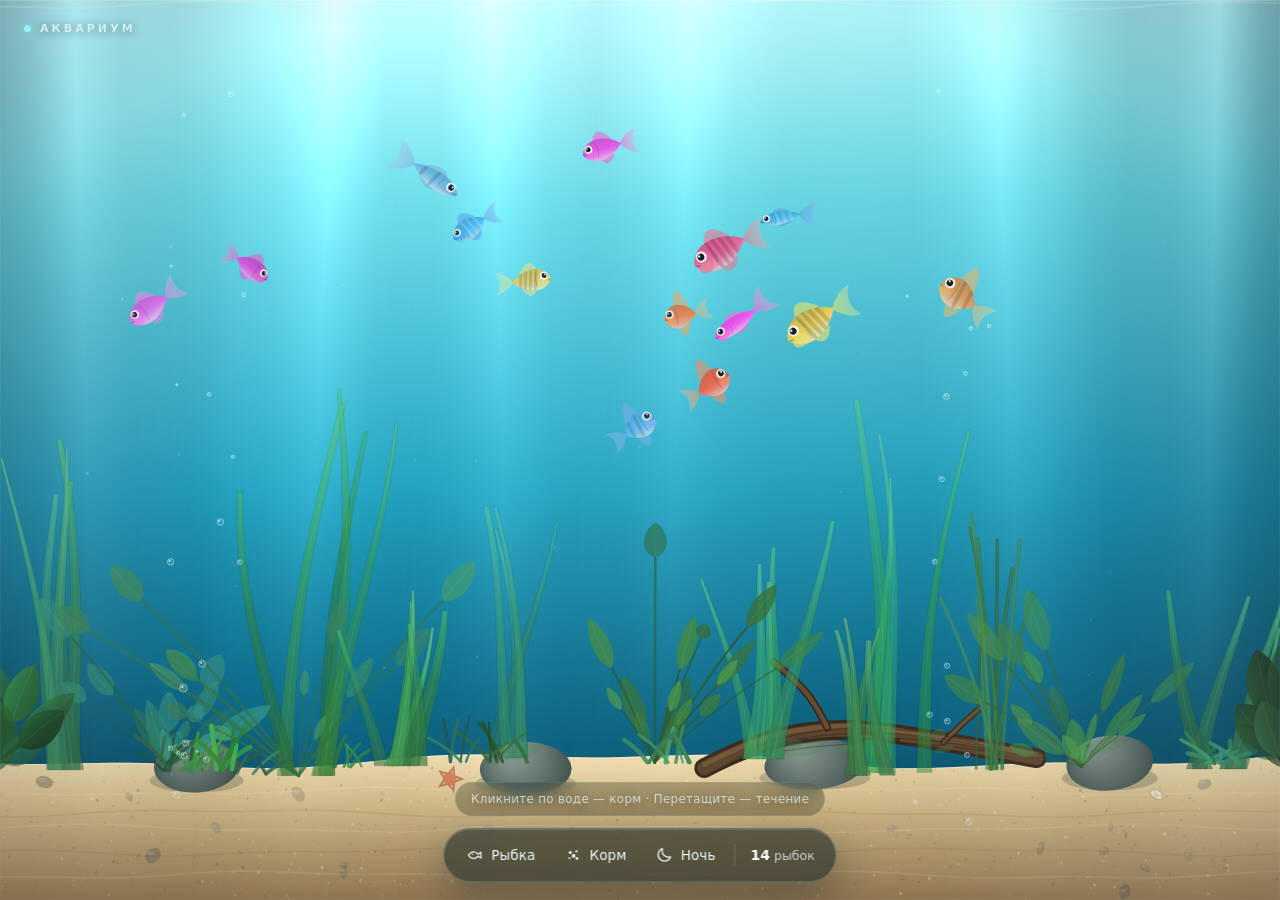
==== aquarium.html @ 77b301c0 "Add files via upload" ====
<!DOCTYPE html>
<html lang="ru">
<head>
<meta charset="utf-8" />
<meta name="viewport" content="width=device-width, initial-scale=1, viewport-fit=cover" />
<title>Аквариум</title>
<style>
  :root {
    --ink: #eafcff;
    --glass: rgba(6, 30, 44, 0.55);
    --glass-border: rgba(190, 240, 255, 0.16);
    --accent: #8ff3ff;
    font-family: ui-sans-serif, system-ui, -apple-system, "Segoe UI", Roboto, "Helvetica Neue", Arial, sans-serif;
  }

  * { box-sizing: border-box; }

  html, body {
    height: 100%;
    margin: 0;
    overflow: hidden;
    overscroll-behavior: none;
    background: #04384f;
  }

  body {
    -webkit-user-select: none;
    user-select: none;
    -webkit-tap-highlight-color: transparent;
  }

  #tank {
    position: fixed;
    inset: 0;
    display: block;
    width: 100%;
    height: 100%;
    touch-action: none;
    cursor: crosshair;
  }

  .sheen {
    position: fixed;
    inset: 0;
    z-index: 1;
    pointer-events: none;
    background:
      linear-gradient(112deg,
        rgba(255, 255, 255, 0.10) 0%,
        rgba(255, 255, 255, 0.03) 17%,
        rgba(255, 255, 255, 0) 33%,
        rgba(255, 255, 255, 0) 70%,
        rgba(255, 255, 255, 0.05) 100%);
    box-shadow:
      inset 0 1px 0 rgba(255, 255, 255, 0.20),
      inset 0 0 0 1px rgba(255, 255, 255, 0.05);
  }

  .vignette {
    position: fixed;
    inset: 0;
    z-index: 2;
    pointer-events: none;
    background: radial-gradient(ellipse 125% 95% at 50% 42%,
      rgba(0, 0, 0, 0) 45%,
      rgba(1, 16, 26, 0.38) 100%);
    transition: background 1.2s ease;
  }

  .brand {
    position: fixed;
    top: calc(22px + env(safe-area-inset-top, 0px));
    left: 24px;
    z-index: 10;
    display: flex;
    align-items: center;
    gap: 9px;
    margin: 0;
    color: rgba(235, 252, 255, 0.72);
    font-size: 11px;
    font-weight: 600;
    letter-spacing: 0.28em;
    text-transform: uppercase;
    text-shadow: 0 1px 10px rgba(0, 20, 30, 0.45);
    pointer-events: none;
    animation: fadeIn 1.4s ease 0.5s both;
  }

  .brand-mark {
    width: 7px;
    height: 7px;
    border-radius: 50%;
    background: var(--accent);
    box-shadow: 0 0 12px rgba(140, 240, 255, 0.85);
    animation: pulse 4s ease-in-out infinite;
  }

  .hint {
    position: fixed;
    left: 50%;
    bottom: calc(84px + env(safe-area-inset-bottom, 0px));
    z-index: 9;
    margin: 0;
    max-width: min(92vw, 680px);
    padding: 7px 15px;
    transform: translate(-50%, 0);
    border: 1px solid rgba(190, 240, 255, 0.10);
    border-radius: 999px;
    background: rgba(4, 27, 40, 0.28);
    color: rgba(228, 251, 255, 0.74);
    font-size: 12px;
    letter-spacing: 0.02em;
    line-height: 1.5;
    text-align: center;
    text-shadow: 0 1px 12px rgba(0, 20, 30, 0.55);
    pointer-events: none;
    -webkit-backdrop-filter: blur(8px) saturate(130%);
    backdrop-filter: blur(8px) saturate(130%);
    animation: hintIn 1s ease 1.1s both;
    transition: opacity 0.8s ease, transform 0.8s ease;
  }

  .hint.hide {
    animation: none;
    opacity: 0;
    transform: translate(-50%, 7px);
  }

  .dock {
    position: fixed;
    left: 50%;
    bottom: calc(18px + env(safe-area-inset-bottom, 0px));
    z-index: 10;
    display: flex;
    align-items: center;
    gap: 3px;
    padding: 7px 9px;
    transform: translate(-50%, 0);
    border: 1px solid var(--glass-border);
    border-radius: 999px;
    background: var(--glass);
    color: var(--ink);
    box-shadow:
      0 16px 44px rgba(0, 20, 32, 0.38),
      inset 0 1px 0 rgba(255, 255, 255, 0.14);
    -webkit-backdrop-filter: blur(16px) saturate(150%);
    backdrop-filter: blur(16px) saturate(150%);
    animation: dockIn 0.9s cubic-bezier(0.2, 0.7, 0.3, 1) 0.15s both;
    transition: background 0.6s ease, border-color 0.6s ease, box-shadow 0.6s ease;
  }

  .btn {
    display: flex;
    align-items: center;
    gap: 7px;
    height: 38px;
    padding: 0 13px;
    border: 0;
    border-radius: 999px;
    background: transparent;
    color: inherit;
    font: inherit;
    font-size: 13.5px;
    letter-spacing: 0.01em;
    cursor: pointer;
    transition: background 0.18s ease, transform 0.12s ease;
  }

  .btn:hover { background: rgba(255, 255, 255, 0.10); }
  .btn:active { transform: scale(0.96); }
  .btn:focus-visible {
    outline: 2px solid rgba(160, 240, 255, 0.75);
    outline-offset: 2px;
  }

  .ico {
    width: 18px;
    height: 18px;
    flex: none;
    opacity: 0.95;
  }

  .ico-sun { display: none; }
  body.night .ico-sun { display: block; }
  body.night .ico-moon { display: none; }

  .sep {
    width: 1px;
    height: 22px;
    margin: 0 3px;
    background: rgba(200, 240, 255, 0.18);
  }

  .counter {
    display: flex;
    align-items: baseline;
    gap: 4px;
    padding: 0 12px 0 9px;
    color: rgba(230, 250, 255, 0.78);
    font-size: 12.5px;
    font-variant-numeric: tabular-nums;
    white-space: nowrap;
  }

  .counter b {
    color: #ffffff;
    font-size: 14px;
    font-weight: 600;
  }

  body.night .dock {
    background: rgba(3, 16, 30, 0.62);
    border-color: rgba(140, 190, 255, 0.18);
    box-shadow:
      0 16px 54px rgba(0, 8, 20, 0.5),
      inset 0 1px 0 rgba(150, 200, 255, 0.14);
  }

  body.night .vignette {
    background: radial-gradient(ellipse 125% 95% at 50% 42%,
      rgba(0, 0, 0, 0) 38%,
      rgba(0, 6, 15, 0.55) 100%);
  }

  @keyframes fadeIn {
    from { opacity: 0; }
    to { opacity: 1; }
  }

  @keyframes hintIn {
    from { opacity: 0; transform: translate(-50%, 8px); }
    to { opacity: 1; transform: translate(-50%, 0); }
  }

  @keyframes dockIn {
    from { opacity: 0; transform: translate(-50%, 18px); }
    to { opacity: 1; transform: translate(-50%, 0); }
  }

  @keyframes pulse {
    0%, 100% { opacity: 0.75; }
    50% { opacity: 1; }
  }

  @media (max-width: 560px) {
    .brand {
      top: calc(16px + env(safe-area-inset-top, 0px));
      left: 16px;
      font-size: 10px;
      letter-spacing: 0.24em;
    }

    .dock { gap: 0; padding: 6px 7px; }

    .btn {
      height: 36px;
      padding: 0 10px;
      gap: 6px;
      font-size: 12.5px;
    }

    .counter {
      padding: 0 9px 0 6px;
      font-size: 11.5px;
    }

    .counter b { font-size: 13px; }

    .hint {
      bottom: calc(78px + env(safe-area-inset-bottom, 0px));
      font-size: 11px;
      max-width: 88vw;
    }

    .sep { margin: 0 1px; }
  }

  @media (max-width: 350px) {
    .btn span { display: none; }
    .btn { padding: 0 11px; }
    .counter { padding: 0 8px 0 4px; }
  }

  @media (prefers-reduced-motion: reduce) {
    .brand, .dock, .hint, .brand-mark { animation: none; }
  }
</style>
</head>
<body>
<canvas id="tank" aria-label="Интерактивный аквариум с рыбками"></canvas>
<div class="sheen" aria-hidden="true"></div>
<div class="vignette" aria-hidden="true"></div>

<header class="brand" aria-hidden="true">
  <span class="brand-mark"></span>
  Аквариум
</header>

<p class="hint" id="hint">Кликните по воде — корм &middot; Перетащите — течение</p>

<div class="dock" role="toolbar" aria-label="Управление аквариумом">
  <button class="btn" id="addBtn" type="button" title="Добавить рыбку (F)">
    <svg class="ico" viewBox="0 0 24 24" fill="none" stroke="currentColor" stroke-width="1.6" stroke-linejoin="round" aria-hidden="true">
      <path d="M2.8 12.2c2.3-3.4 5.5-5 8.6-4.2 1.7.5 3.1 1.5 4.2 3l3.9-2.8v8l-3.9-2.8a7.4 7.4 0 0 1-4.2 3c-3.1.8-6.3-.8-8.6-4.2Z"/>
      <circle cx="8.6" cy="11.1" r=".9" fill="currentColor" stroke="none"/>
    </svg>
    <span>Рыбка</span>
  </button>

  <button class="btn" id="feedBtn" type="button" title="Бросить корм (Пробел)">
    <svg class="ico" viewBox="0 0 24 24" fill="currentColor" aria-hidden="true">
      <circle cx="8" cy="8.6" r="2.1"/>
      <circle cx="16.2" cy="7.2" r="1.5"/>
      <circle cx="12.4" cy="13.2" r="2.5"/>
      <circle cx="17" cy="16.6" r="1.8"/>
      <circle cx="7" cy="16.2" r="1.3"/>
    </svg>
    <span>Корм</span>
  </button>

  <button class="btn" id="nightBtn" type="button" aria-pressed="false" title="День / ночь (N)">
    <svg class="ico ico-moon" viewBox="0 0 24 24" fill="none" stroke="currentColor" stroke-width="1.6" stroke-linejoin="round" aria-hidden="true">
      <path d="M20.5 14.4A8.6 8.6 0 0 1 9.6 3.5a8.6 8.6 0 1 0 10.9 10.9Z"/>
    </svg>
    <svg class="ico ico-sun" viewBox="0 0 24 24" fill="none" stroke="currentColor" stroke-width="1.6" stroke-linecap="round" aria-hidden="true">
      <circle cx="12" cy="12" r="4.2"/>
      <path d="M12 2.5v2.2M12 19.3v2.2M2.5 12h2.2M19.3 12h2.2M5.2 5.2l1.6 1.6M17.2 17.2l1.6 1.6M18.8 5.2l-1.6 1.6M6.8 17.2l-1.6 1.6"/>
    </svg>
    <span id="nightLabel">Ночь</span>
  </button>

  <span class="sep" aria-hidden="true"></span>

  <div class="counter" aria-live="polite">
    <b id="fishCount">0</b>
    <span id="fishWord">рыбок</span>
  </div>
</div>

<script>
(function () {
  'use strict';

  var TAU = Math.PI * 2;
  var canvas = document.getElementById('tank');
  var ctx = canvas.getContext('2d', { alpha: false });
  var bgCanvas = document.createElement('canvas');
  var bg = bgCanvas.getContext('2d');

  function clamp(v, a, b) { return v < a ? a : v > b ? b : v; }
  function lerp(a, b, t) { return a + (b - a) * t; }
  function rand(a, b) { return a + Math.random() * (b - a); }
  function randInt(a, b) { return Math.floor(rand(a, b + 1)); }
  function pick(arr) { return arr[(Math.random() * arr.length) | 0]; }
  function hsl(h, s, l, a) {
    return 'hsla(' + (h | 0) + ', ' + Math.round(s) + '%, ' + Math.round(l) + '%, ' + (a === undefined ? 1 : a) + ')';
  }

  var state = {
    w: 0,
    h: 0,
    dpr: 1,
    t: 0,
    sandH: 0,
    sizeScale: 1,
    night: 0,
    nightTarget: 0,
    fish: [],
    plants: [],
    specks: [],
    foods: [],
    bubbles: [],
    ripples: [],
    sparks: [],
    pointer: {
      x: -999, y: -999,
      active: false, down: false,
      moved: 0, lastX: 0, lastY: 0, lastT: 0,
      vx: 0, vy: 0
    },
    bubbleTimer: 0,
    bubbleSources: [],
    nextFishId: 0,
    maxFish: 36
  };

  var renderList = [];
  var raySprite = null;
  var hintEl = document.getElementById('hint');
  var countEl = document.getElementById('fishCount');
  var wordEl = document.getElementById('fishWord');
  var nightBtn = document.getElementById('nightBtn');
  var nightLabel = document.getElementById('nightLabel');
  var hintTimer = null;

  function sandTopY(x) {
    return state.h - state.sandH + Math.sin(x * 0.008) * 6 + Math.sin(x * 0.021 + 1.7) * 3;
  }

  function addRipple(x, y, maxR, strength, surface) {
    state.ripples.push({
      x: x,
      y: y,
      maxR: maxR,
      strength: strength,
      surface: !!surface,
      age: 0,
      dur: rand(0.9, 1.5)
    });
    if (state.ripples.length > 36) state.ripples.shift();
  }

  /* ------------------------------------------------------------------ */
  /* Background                                                          */
  /* ------------------------------------------------------------------ */

  function resize() {
    state.w = Math.max(320, window.innerWidth);
    state.h = Math.max(360, window.innerHeight);
    state.dpr = Math.min(1.75, window.devicePixelRatio || 1);

    canvas.width = Math.round(state.w * state.dpr);
    canvas.height = Math.round(state.h * state.dpr);
    canvas.style.width = state.w + 'px';
    canvas.style.height = state.h + 'px';

    state.sandH = clamp(state.h * 0.155, 58, 150);
    state.sizeScale = clamp(Math.sqrt((state.w * state.h) / (1440 * 900)), 0.58, 1.05);
    state.bubbleSources = [state.w * 0.16, state.w * 0.74];

    buildBackground();
    buildPlants();
    buildSpecks();

    for (var i = 0; i < state.fish.length; i++) {
      var f = state.fish[i];
      f.x = clamp(f.x, 20, state.w - 20);
      f.y = clamp(f.y, 26, state.h - state.sandH - 18);
      f.prefY = clamp(f.prefY, 40, state.h - state.sandH - 40);
    }
  }

  function buildBackground() {
    var w = state.w;
    var h = state.h;
    var dpr = state.dpr;

    bgCanvas.width = Math.round(w * dpr);
    bgCanvas.height = Math.round(h * dpr);
    bg.setTransform(dpr, 0, 0, dpr, 0, 0);
    bg.clearRect(0, 0, w, h);

    var g = bg.createLinearGradient(0, 0, 0, h);
    g.addColorStop(0, '#a9f1f3');
    g.addColorStop(0.22, '#58cfdd');
    g.addColorStop(0.55, '#1597b7');
    g.addColorStop(0.82, '#0a6d8f');
    g.addColorStop(1, '#054863');
    bg.fillStyle = g;
    bg.fillRect(0, 0, w, h);

    g = bg.createRadialGradient(w * 0.48, -h * 0.22, 0, w * 0.48, -h * 0.22, h * 1.05);
    g.addColorStop(0, 'rgba(232, 255, 255, 0.55)');
    g.addColorStop(0.45, 'rgba(170, 245, 250, 0.16)');
    g.addColorStop(1, 'rgba(170, 245, 250, 0)');
    bg.fillStyle = g;
    bg.fillRect(0, 0, w, h);

    g = bg.createLinearGradient(0, 0, w, h * 0.65);
    g.addColorStop(0, 'rgba(255, 255, 255, 0.055)');
    g.addColorStop(0.4, 'rgba(255, 255, 255, 0)');
    g.addColorStop(1, 'rgba(0, 25, 40, 0.10)');
    bg.fillStyle = g;
    bg.fillRect(0, 0, w, h);

    g = bg.createLinearGradient(0, 0, w, 0);
    g.addColorStop(0, 'rgba(2, 32, 48, 0.30)');
    g.addColorStop(0.18, 'rgba(2, 32, 48, 0)');
    g.addColorStop(0.82, 'rgba(2, 32, 48, 0)');
    g.addColorStop(1, 'rgba(2, 32, 48, 0.32)');
    bg.fillStyle = g;
    bg.fillRect(0, 0, w, h);

    g = bg.createLinearGradient(0, h * 0.55, 0, h);
    g.addColorStop(0, 'rgba(2, 50, 66, 0)');
    g.addColorStop(1, 'rgba(2, 40, 55, 0.35)');
    bg.fillStyle = g;
    bg.fillRect(0, h * 0.55, w, h * 0.45);

    drawSandAndRocks(bg, w, h);
  }

  function drawSandAndRocks(c, w, h) {
    var sandH = state.sandH;
    var top = h - sandH;

    c.save();

    c.beginPath();
    c.moveTo(0, h);
    c.lineTo(0, top + 8);
    for (var x = 0; x <= w; x += 16) {
      c.lineTo(x, sandTopY(x));
    }
    c.lineTo(w, h);
    c.closePath();

    c.save();
    var g = c.createLinearGradient(0, top - 12, 0, h);
    g.addColorStop(0, '#efdfb4');
    g.addColorStop(0.32, '#dbc28f');
    g.addColorStop(1, '#a28256');
    c.fillStyle = g;
    c.fill();
    c.clip();

    c.strokeStyle = 'rgba(255, 250, 226, 0.5)';
    c.lineWidth = 2;
    c.beginPath();
    for (var sx = 0; sx <= w; sx += 16) {
      if (sx === 0) c.moveTo(sx, sandTopY(sx));
      else c.lineTo(sx, sandTopY(sx));
    }
    c.stroke();

    var speckCount = Math.min(760, Math.round(w * sandH * 0.004));
    for (var i = 0; i < speckCount; i++) {
      var px = rand(0, w);
      var py = rand(top + 6, h);
      var radius = rand(0.6, 1.9);
      c.fillStyle = Math.random() < 0.5
        ? 'rgba(88, 63, 38, ' + rand(0.07, 0.22).toFixed(3) + ')'
        : 'rgba(255, 247, 216, ' + rand(0.10, 0.32).toFixed(3) + ')';
      c.beginPath();
      c.ellipse(px, py, radius, radius * rand(0.5, 0.9), rand(0, 3), 0, TAU);
      c.fill();
    }

    var pebbleCount = Math.round(w / 68);
    for (var p = 0; p < pebbleCount; p++) {
      var gx = rand(0, w);
      var gy = rand(top + 12, h - 4);
      var gr = rand(3, 9);
      c.fillStyle = 'hsla(' + rand(25, 45).toFixed(0) + ', ' + rand(6, 16).toFixed(0) + '%, ' +
        rand(38, 60).toFixed(0) + '%, ' + rand(0.30, 0.55).toFixed(2) + ')';
      c.beginPath();
      c.ellipse(gx, gy, gr, gr * rand(0.55, 0.8), rand(0, 3), 0, TAU);
      c.fill();
      c.fillStyle = 'rgba(255, 255, 255, 0.13)';
      c.beginPath();
      c.ellipse(gx - gr * 0.25, gy - gr * 0.25, gr * 0.45, gr * 0.24, 0, 0, TAU);
      c.fill();
    }

    for (var rp = 0; rp < 5; rp++) {
      var rippleY = top + sandH * (0.2 + rp * 0.15) + rand(-4, 4);
      c.beginPath();
      for (var rxp = 0; rxp <= w; rxp += 20) {
        var ryp = rippleY + Math.sin(rxp * 0.012 + rp * 1.9) * 3 + Math.sin(rxp * 0.03 + rp) * 1.4;
        if (rxp === 0) c.moveTo(rxp, ryp);
        else c.lineTo(rxp, ryp);
      }
      c.strokeStyle = rp % 2
        ? 'rgba(88, 62, 36, 0.10)'
        : 'rgba(255, 248, 222, 0.14)';
      c.lineWidth = 1.6;
      c.stroke();
    }

    c.restore();

    var rockCount = Math.max(3, Math.round(w / 330));
    for (var r = 0; r < rockCount; r++) {
      var rx = ((r + 0.5) / rockCount) * w + rand(-w * 0.04, w * 0.04);
      var ry = top + rand(2, 14);
      var rr = rand(24, 54);
      var rh = rr * rand(0.5, 0.72);

      c.fillStyle = 'rgba(20, 45, 40, 0.22)';
      c.beginPath();
      c.ellipse(rx, ry + rh * 0.55, rr * 1.1, rh * 0.45, 0, 0, TAU);
      c.fill();

      var rg = c.createRadialGradient(rx - rr * 0.35, ry - rh * 0.8, rr * 0.08, rx, ry, rr * 1.25);
      rg.addColorStop(0, '#8b9a92');
      rg.addColorStop(0.55, '#5b6c67');
      rg.addColorStop(1, '#33423e');
      c.fillStyle = rg;
      c.beginPath();
      c.ellipse(rx, ry, rr, rh, rand(-0.14, 0.14), 0, TAU);
      c.fill();

      c.fillStyle = 'rgba(76, 128, 88, 0.32)';
      c.beginPath();
      c.ellipse(rx - rr * 0.16, ry - rh * 0.62, rr * 0.48, rh * 0.28, -0.2, 0, TAU);
      c.fill();
    }

    var starX = w * 0.35 + rand(-20, 20);
    var shellX = w * 0.9 + rand(-16, 16);
    drawStarfish(c, starX, sandTopY(starX) + rand(20, 32), rand(10, 15), rand(-0.4, 0.4));
    drawShell(c, shellX, sandTopY(shellX) + rand(26, 40), rand(6, 9), rand(-0.6, 0.6));

    if (w > 620) drawDriftwood(c, w);

    c.restore();
  }

  function drawStarfish(c, x, y, r, rot) {
    c.save();
    c.translate(x, y);
    c.rotate(rot);

    c.beginPath();
    for (var i = 0; i < 10; i++) {
      var ang = -Math.PI / 2 + i * Math.PI / 5;
      var rad = i % 2 === 0 ? r : r * 0.44;
      var px = Math.cos(ang) * rad;
      var py = Math.sin(ang) * rad;
      if (i === 0) c.moveTo(px, py);
      else c.lineTo(px, py);
    }
    c.closePath();
    c.fillStyle = 'rgba(206, 122, 82, 0.9)';
    c.fill();
    c.strokeStyle = 'rgba(120, 62, 40, 0.35)';
    c.lineWidth = 1;
    c.stroke();

    c.fillStyle = 'rgba(255, 222, 192, 0.55)';
    for (var d = 0; d < 5; d++) {
      var da = -Math.PI / 2 + d * Math.PI * 2 / 5;
      c.beginPath();
      c.arc(Math.cos(da) * r * 0.55, Math.sin(da) * r * 0.55, Math.max(0.6, r * 0.07), 0, TAU);
      c.fill();
    }
    c.restore();
  }

  function drawShell(c, x, y, r, rot) {
    c.save();
    c.translate(x, y);
    c.rotate(rot);

    c.beginPath();
    c.arc(0, 0, r, Math.PI, TAU);
    c.quadraticCurveTo(r * 0.55, r * 0.28, 0, r * 0.28);
    c.quadraticCurveTo(-r * 0.55, r * 0.28, -r, 0);
    c.closePath();
    c.fillStyle = 'rgba(247, 236, 212, 0.92)';
    c.fill();
    c.strokeStyle = 'rgba(158, 127, 92, 0.45)';
    c.lineWidth = 1;
    c.stroke();

    for (var i = 1; i < 4; i++) {
      var a = Math.PI + (Math.PI * i) / 4;
      c.beginPath();
      c.moveTo(0, 0);
      c.lineTo(Math.cos(a) * r * 0.92, Math.sin(a) * r * 0.92);
      c.strokeStyle = 'rgba(158, 127, 92, 0.32)';
      c.stroke();
    }
    c.restore();
  }

  function drawDriftwood(c, w) {
    var baseY = sandTopY(w * 0.64) + 4;
    var len = w * 0.26;
    var x0 = w * 0.55;
    var sc = clamp(w / 1440, 0.75, 1.1);
    var i;

    function woodStroke(pts, width, color, alpha) {
      c.beginPath();
      c.moveTo(pts[0][0], pts[0][1]);
      for (var j = 1; j < pts.length - 1; j++) {
        c.quadraticCurveTo(
          pts[j][0], pts[j][1],
          (pts[j][0] + pts[j + 1][0]) / 2,
          (pts[j][1] + pts[j + 1][1]) / 2
        );
      }
      var last = pts[pts.length - 1];
      c.lineTo(last[0], last[1]);
      c.strokeStyle = color;
      c.lineWidth = width;
      c.globalAlpha = alpha;
      c.stroke();
    }

    c.save();
    c.lineCap = 'round';
    c.lineJoin = 'round';

    var main = [
      [x0, baseY + 2],
      [x0 + len * 0.16, baseY - 26],
      [x0 + len * 0.42, baseY - 40],
      [x0 + len * 0.7, baseY - 26],
      [x0 + len, baseY - 8]
    ];
    woodStroke(main, 22 * sc, '#3a2a1d', 1);
    woodStroke(main, 15 * sc, '#5c442d', 1);

    var shine = [];
    for (i = 0; i < main.length; i++) shine.push([main[i][0], main[i][1] - 4 * sc]);
    woodStroke(shine, 5 * sc, '#8a6b4a', 0.5);

    var fork = [
      [x0 + len * 0.37, baseY - 39],
      [x0 + len * 0.33, baseY - 66],
      [x0 + len * 0.26, baseY - 90],
      [x0 + len * 0.21, baseY - 104]
    ];
    woodStroke(fork, 9 * sc, '#3a2a1d', 1);
    woodStroke(fork, 5 * sc, '#6a4f34', 0.95);

    var twig = [
      [x0 + len * 0.72, baseY - 24],
      [x0 + len * 0.78, baseY - 44],
      [x0 + len * 0.83, baseY - 58]
    ];
    woodStroke(twig, 7 * sc, '#3a2a1d', 1);
    woodStroke(twig, 4 * sc, '#6a4f34', 0.95);

    c.globalAlpha = 0.38;
    c.strokeStyle = '#261a12';
    c.lineWidth = 1.1;
    for (var b = 0; b < 4; b++) {
      c.beginPath();
      c.moveTo(x0 + len * (0.08 + b * 0.02), baseY - 5 - b * 4);
      c.bezierCurveTo(
        x0 + len * 0.35, baseY - 26 - b * 7,
        x0 + len * 0.62, baseY - 30 - b * 4,
        x0 + len * (0.9 - b * 0.02), baseY - 12 - b * 3
      );
      c.stroke();
    }

    c.globalAlpha = 0.5;
    c.fillStyle = '#261a12';
    c.beginPath();
    c.ellipse(x0 + len * 0.58, baseY - 30 * sc, 4 * sc, 2.4 * sc, 0.1, 0, TAU);
    c.fill();

    c.fillStyle = '#4f8050';
    for (var m = 0; m < 9; m++) {
      var mx = x0 + len * rand(0.06, 0.94);
      var my = baseY - rand(16, 40) * sc;
      c.globalAlpha = rand(0.22, 0.46);
      c.beginPath();
      c.ellipse(mx, my, rand(5, 14) * sc, rand(2.5, 6) * sc, rand(-0.3, 0.3), 0, TAU);
      c.fill();
    }

    c.restore();
  }

  function buildSpecks() {
    state.specks.length = 0;
    var n = clamp(Math.round((state.w * state.h) / 22000), 26, 90);
    for (var i = 0; i < n; i++) {
      state.specks.push({
        x: rand(0, state.w),
        y: rand(0, state.h),
        z: rand(0.15, 1),
        vy: rand(-9, -2.5),
        drift: rand(4, 14),
        phase: rand(0, TAU)
      });
    }
  }

  /* ------------------------------------------------------------------ */
  /* Plants                                                              */
  /* ------------------------------------------------------------------ */

  function buildPlants() {
    state.plants.length = 0;
    var w = state.w;
    var count = clamp(Math.round(w / 118), 7, 18);

    for (var i = 0; i < count; i++) {
      var x = ((i + 0.5) / count) * w + rand(-w * 0.025, w * 0.025);
      var forcedType = w < 700
        ? (i % 3 === 0 ? 'bush' : null)
        : (i % 4 === 1 ? 'bush' : null);
      state.plants.push(new Plant(x, rand(0.28, 0.82), false, null, forcedType));
    }

    var tufts = clamp(Math.round(w / 130), 5, 12);
    for (var t = 0; t < tufts; t++) {
      state.plants.push(new Plant(rand(w * 0.02, w * 0.98), rand(0.82, 0.94), false, rand(22, 52), 'grass'));
    }

    if (w >= 700) {
      state.plants.push(new Plant(w * rand(0.22, 0.3), 0.22, false, state.h * rand(0.42, 0.5), 'ribbon'));
      state.plants.push(new Plant(w * rand(0.68, 0.76), 0.22, false, state.h * rand(0.42, 0.5), 'ribbon'));
    } else {
      state.plants.push(new Plant(w * 0.5, 0.22, false, state.h * 0.36, 'ribbon'));
    }

    if (w >= 700) {
      var fgH = clamp(state.h * rand(0.13, 0.18), 90, 170);
      state.plants.push(new Plant(rand(-14, 6), 1.06, true, fgH, 'broad'));
      state.plants.push(new Plant(w - rand(-14, 6), 1.06, true, fgH, 'broad'));
    }
  }

  function Plant(x, depth, foreground, forcedH, forceType) {
    this.x = x;
    this.depth = depth;
    this.fg = foreground;
    this.baseY = sandTopY(clamp(x, 0, state.w)) + rand(2, 9);
    this.phase = rand(0, TAU);
    this.type = forceType || (foreground ? 'broad' : pick(['ribbon', 'grass', 'ribbon', 'bush', 'grass', 'ribbon']));
    this.h = forcedH || (foreground
      ? 150
      : rand(130, 340) * (0.9 + clamp(depth, 0, 1) * 0.3));
    this.hue = rand(116, 166);
    this.sat = rand(30, 52);
    this.light = foreground ? rand(12, 19) : rand(23, 38);
    this.alpha = foreground ? 0.96 : 0.5 + clamp(depth, 0, 1) * 0.48;
    this.tuft = !!forcedH && !foreground && forcedH < 70 && this.type === 'grass';
    this.ribbons = [];
    this.blades = [];
    this.leaves = [];

    var i;
    if (this.type === 'ribbon') {
      var rn = randInt(4, 6);
      for (i = 0; i < rn; i++) {
        this.ribbons.push({
          dx: rand(-30, 30),
          len: this.h * rand(0.72, 1),
          baseW: rand(6, 12),
          tipW: rand(1, 3),
          lean: rand(-48, 48),
          phase: rand(0, TAU),
          hue: this.hue + rand(-8, 8),
          light: this.light + rand(0, 14),
          alpha: rand(0.7, 0.95)
        });
      }
    } else if (this.type === 'grass') {
      var gn = this.tuft ? randInt(5, 8) : randInt(8, 15);
      for (i = 0; i < gn; i++) {
        this.blades.push({
          dx: rand(-24, 24),
          len: this.h * rand(0.4, 1),
          lean: rand(-34, 34),
          width: rand(2, 5),
          phase: rand(0, TAU),
          hue: this.hue + rand(-10, 10),
          light: this.light + rand(-3, 14),
          alpha: rand(0.65, 1)
        });
      }
    } else {
      var broad = this.type === 'broad';
      var ln = randInt(9, 12);
      var extraLeaves = [];
      for (i = 0; i < ln; i++) {
        var leaf = {
          angle: rand(-1.0, 1.0),
          len: broad ? rand(50, 80) : rand(34, 66),
          width: broad ? rand(20, 34) : rand(11, 20),
          dist: this.h * (broad ? rand(0.15, 0.65) : rand(0.1, 0.8)),
          phase: rand(0, TAU),
          hue: this.hue + rand(-6, 10),
          light: this.light + rand(0, 12),
          alpha: rand(0.65, 1)
        };
        this.leaves.push(leaf);

        if (!broad && Math.random() < 0.7) {
          extraLeaves.push({
            angle: leaf.angle + rand(-0.32, 0.32),
            len: leaf.len * rand(0.45, 0.62),
            width: leaf.width * rand(0.55, 0.75),
            dist: leaf.dist * rand(0.4, 0.65),
            phase: rand(0, TAU),
            hue: leaf.hue + rand(-4, 6),
            light: leaf.light + rand(-2, 8),
            alpha: rand(0.6, 0.95)
          });
        }
      }
      this.leaves = this.leaves.concat(extraLeaves);
    }
  }

  Plant.prototype.draw = function (c, t) {
    if (this.type === 'ribbon') this.drawRibbon(c, t);
    else if (this.type === 'grass') this.drawGrass(c, t);
    else this.drawLeaves(c, t);
  };

  Plant.prototype.drawGrass = function (c, t) {
    c.save();
    c.globalAlpha = this.alpha;
    c.lineCap = 'round';

    for (var i = 0; i < this.blades.length; i++) {
      var b = this.blades[i];
      var sway = Math.sin(t * 0.9 + this.phase + b.phase) * this.h * 0.09;
      var bx = this.x + b.dx;
      var tipX = bx + b.lean + sway;
      var tipY = this.baseY - b.len;
      var midX = bx + b.lean * 0.35 + sway * 0.35;
      var midY = this.baseY - b.len * 0.55;

      c.beginPath();
      c.moveTo(bx, this.baseY);
      c.quadraticCurveTo(midX, midY, tipX, tipY);
      c.strokeStyle = hsl(b.hue, this.sat, b.light, 0.9);
      c.lineWidth = b.width;
      c.stroke();

      if (!this.tuft) {
        c.strokeStyle = hsl(b.hue + 8, this.sat * 0.8, b.light + 15, 0.32);
        c.lineWidth = Math.max(1, b.width * 0.38);
        c.stroke();
      }
    }

    c.restore();
  };

  Plant.prototype.drawRibbon = function (c, t) {
    c.save();
    c.lineJoin = 'round';

    for (var i = 0; i < this.ribbons.length; i++) {
      var r = this.ribbons[i];
      c.globalAlpha = this.alpha * r.alpha;
      var n = 9;
      var pts = [];

      for (var k = 0; k <= n; k++) {
        var p = k / n;
        var sway = Math.sin(t * 0.62 + this.phase + p * 2.1 + r.phase) * this.h * 0.07 * p +
          Math.sin(t * 0.24 + this.phase * 1.4 + r.phase) * this.h * 0.045 * p;
        pts.push({
          x: this.x + r.dx + r.lean * p + sway,
          y: this.baseY - r.len * p,
          w: lerp(r.baseW, r.tipW, Math.pow(p, 0.7))
        });
      }

      var g = c.createLinearGradient(0, this.baseY, 0, this.baseY - r.len);
      g.addColorStop(0, hsl(r.hue, this.sat, r.light - 3, 0.95));
      g.addColorStop(0.55, hsl(r.hue + 4, this.sat + 5, r.light, 0.92));
      g.addColorStop(1, hsl(r.hue + 10, this.sat + 8, r.light + 16, 0.82));

      c.beginPath();
      c.moveTo(pts[0].x - pts[0].w, pts[0].y);
      for (var a = 1; a <= n; a++) c.lineTo(pts[a].x - pts[a].w, pts[a].y);
      for (var b = n; b >= 0; b--) c.lineTo(pts[b].x + pts[b].w, pts[b].y);
      c.closePath();
      c.fillStyle = g;
      c.fill();

      c.strokeStyle = 'rgba(8, 45, 32, 0.18)';
      c.lineWidth = 1;
      c.stroke();

      c.beginPath();
      c.moveTo(pts[0].x, pts[0].y);
      for (var d = 1; d <= n; d++) c.lineTo(pts[d].x, pts[d].y);
      c.strokeStyle = hsl(r.hue + 12, this.sat * 0.8, r.light + 20, 0.28);
      c.lineWidth = Math.max(0.8, r.baseW * 0.14);
      c.stroke();
    }

    c.restore();
  };

  Plant.prototype.drawLeaves = function (c, t) {
    c.save();
    c.lineCap = 'round';

    for (var i = 0; i < this.leaves.length; i++) {
      var leaf = this.leaves[i];
      var ang = leaf.angle + Math.sin(t * 0.75 + this.phase + leaf.phase) * 0.06;
      var dirX = Math.sin(ang);
      var dirY = -Math.cos(ang);
      var tipX = this.x + dirX * leaf.dist;
      var tipY = this.baseY + dirY * leaf.dist;
      var baseX = tipX - dirX * leaf.len * 0.42;
      var baseY = tipY - dirY * leaf.len * 0.42;
      var ctrlX = this.x + dirX * leaf.dist * 0.5;
      var ctrlY = this.baseY + dirY * leaf.dist * 0.58;

      c.globalAlpha = this.alpha * leaf.alpha;

      c.beginPath();
      c.moveTo(this.x, this.baseY);
      c.quadraticCurveTo(ctrlX, ctrlY, baseX, baseY);
      c.strokeStyle = hsl(this.hue - 4, this.sat, this.light, 0.9);
      c.lineWidth = Math.max(1.5, leaf.width * 0.14);
      c.stroke();

      c.save();
      c.translate(baseX, baseY);
      c.rotate(Math.atan2(dirY, dirX));

      var leafFill;
      if (this.fg) {
        leafFill = c.createLinearGradient(0, -leaf.width, 0, leaf.width);
        leafFill.addColorStop(0, hsl(leaf.hue + 6, this.sat + 6, leaf.light + 10, 0.98));
        leafFill.addColorStop(0.55, hsl(leaf.hue, this.sat, leaf.light, 0.97));
        leafFill.addColorStop(1, hsl(leaf.hue - 4, this.sat, leaf.light - 5, 0.95));
      } else {
        leafFill = hsl(leaf.hue, this.sat, leaf.light + 3, 0.97);
      }

      c.beginPath();
      c.moveTo(0, 0);
      c.bezierCurveTo(leaf.len * 0.22, -leaf.width, leaf.len * 0.82, -leaf.width * 0.62, leaf.len, 0);
      c.bezierCurveTo(leaf.len * 0.82, leaf.width * 0.62, leaf.len * 0.22, leaf.width, 0, 0);
      c.closePath();
      c.fillStyle = leafFill;
      c.fill();

      c.beginPath();
      c.moveTo(leaf.len * 0.06, 0);
      c.quadraticCurveTo(leaf.len * 0.55, -leaf.width * 0.08, leaf.len * 0.94, 0);
      c.strokeStyle = hsl(leaf.hue + 12, this.sat * 0.7, leaf.light + 20, 0.28);
      c.lineWidth = 1;
      c.stroke();

      c.restore();
    }

    c.restore();
  };

  /* ------------------------------------------------------------------ */
  /* Fish                                                                */
  /* ------------------------------------------------------------------ */

  var SHAPES = {
    round: { rx: 0.33, ry: 0.23, tail: 0.30, dorsal: 0.55 },
    slim: { rx: 0.37, ry: 0.155, tail: 0.34, dorsal: 0.38 },
    angel: { rx: 0.255, ry: 0.245, tail: 0.26, dorsal: 1.0 }
  };

  function Fish() {
    this.id = state.nextFishId++;
    this.depth = rand(0.22, 0.96);
    this.baseSize = rand(48, 82) * (0.9 + this.depth * 0.28) * state.sizeScale;
    this.size = this.baseSize;
    this.shapeKey = pick(['round', 'slim', 'round', 'angel', 'slim']);
    this.shape = SHAPES[this.shapeKey];

    this.x = rand(state.w * 0.12, state.w * 0.88);
    this.y = rand(0.16, 0.72) * (state.h - state.sandH);
    this.cruise = rand(30, 54) * (1.14 - this.depth * 0.2);
    this.agility = rand(2.0, 3.4);
    this.prefY = rand(0.18, 0.82) * (state.h - state.sandH - 30) + 40;
    this.prefY = clamp(
      this.prefY,
      40 + this.size * 0.25,
      state.h - state.sandH - this.size * 0.5 - 10
    );

    var dir = Math.random() < 0.5 ? -1 : 1;
    this.vx = dir * this.cruise * rand(0.5, 1);
    this.vy = rand(-8, 8);
    this.facing = dir;
    this.pitch = 0;

    this.wander = rand(0, TAU);
    this.seed = rand(0, 100);
    this.tailPhase = rand(0, TAU);
    this.bobPhase = rand(0, TAU);
    this.excite = 0;

    this.hue = pick([16, 26, 38, 46, 334, 300, 196, 174, 8, 208]) + rand(-6, 6);
    this.sat = rand(60, 92);
    this.light = rand(54, 66);

    this.colTop = hsl(this.hue, this.sat * 0.95, this.light - 18);
    this.colBody = hsl(this.hue, this.sat, this.light);
    this.colBelly = hsl(this.hue + 8, this.sat * 0.45, this.light + 26);
    this.colFin = hsl(this.hue + 10, this.sat * 0.9, this.light + 6, 0.66);
    this.colFin2 = hsl(this.hue + 18, this.sat * 0.8, this.light + 16, 0.4);

    this.alpha = 0.82 + this.depth * 0.18;
    this.stripes = Math.random() < 0.5 ? randInt(2, 4) : 0;
    this.stripeLight = this.light < 59;
  }

  Fish.prototype.update = function (dt) {
    var s = state;
    var w = s.w;
    var h = s.h;
    var fx = 0;
    var fy = 0;
    var p = s.pointer;

    var pdx = this.x - p.x;
    var pdy = this.y - p.y;
    var pd2 = pdx * pdx + pdy * pdy;
    var fleeR = 110;

    if (p.active && pd2 < fleeR * fleeR && pd2 > 4) {
      var pd = Math.sqrt(pd2);
      var fk = (1 - pd / fleeR) * 4.2;
      fx += (pdx / pd) * fk;
      fy += (pdy / pd) * fk;
    }

    if (p.down) {
      var psp = Math.sqrt(p.vx * p.vx + p.vy * p.vy);
      if (psp > 30) {
        var ck = Math.min(2.4, psp * 0.0028);
        fx += (p.vx / psp) * ck;
        fy += (p.vy / psp) * ck;
      }
    }

    var target = null;
    var best = Infinity;
    var sense = 260;
    for (var i = 0; i < s.foods.length; i++) {
      var food = s.foods[i];
      if (food.eaten || food.dead) continue;
      var fdx = food.x - this.x;
      var fdy = food.y - this.y;
      var fd2 = fdx * fdx + fdy * fdy;
      if (fd2 < sense * sense && fd2 < best) {
        best = fd2;
        target = food;
      }
    }

    var hunting = false;
    if (target) {
      var td = Math.sqrt(best) || 1;
      fx += ((target.x - this.x) / td) * 3.6;
      fy += ((target.y - this.y) / td) * 3.6;
      hunting = true;
    }

    this.wander += (Math.random() - 0.5) * dt * 2.6;
    fx += Math.cos(this.wander) * 0.5;
    fy += Math.sin(this.wander) * 0.5;

    if (hunting) {
      fy += clamp((this.prefY - this.y) / 600, -0.2, 0.2) * 0.25;
    } else {
      fy += clamp((this.prefY - this.y) / 260, -0.6, 0.6) * 0.9;
    }

    for (var j = 0; j < s.fish.length; j++) {
      var other = s.fish[j];
      if (other === this) continue;
      var odx = this.x - other.x;
      var ody = this.y - other.y;
      var minD = (this.size + other.size) * 0.52;
      var od2 = odx * odx + ody * ody;
      if (od2 < minD * minD && od2 > 0.5) {
        var od = Math.sqrt(od2);
        var ok = (1 - od / minD) * 2.6;
        fx += (odx / od) * ok;
        fy += (ody / od) * ok;
      }
    }

    var m = this.size * 0.55 + 26;
    if (this.x < m) fx += ((m - this.x) / m) * 3;
    else if (this.x > w - m) fx -= ((this.x - (w - m)) / m) * 3;

    var top = 42;
    if (this.y < top) fy += ((top - this.y) / top) * 3;

    var floor = h - s.sandH - this.size * 0.2 - 4;
    if (this.y > floor) fy -= ((this.y - floor) / 40) * 3;

    var speed = this.cruise * (1 + this.excite * 1.1) * (hunting ? 1.55 : 1);
    var fl = Math.sqrt(fx * fx + fy * fy);
    var dvx = this.vx;
    var dvy = this.vy;

    if (fl > 0.0001) {
      dvx = (fx / fl) * speed;
      dvy = (fy / fl) * speed;
    }

    var k = 1 - Math.exp(-this.agility * dt);
    this.vx += (dvx - this.vx) * k;
    this.vy += (dvy - this.vy) * k;

    this.x += this.vx * dt;
    this.y += this.vy * dt;

    var edgeX = this.size * 0.45 + 8;
    this.x = clamp(this.x, edgeX, w - edgeX);
    this.y = clamp(this.y, 24, floor);

    if (this.x <= edgeX + 1 || this.x >= w - edgeX - 1) this.vx *= -0.6;
    if (this.y <= 25 || this.y >= floor - 1) this.vy *= -0.6;

    if (this.vx > 12) this.facing = 1;
    else if (this.vx < -12) this.facing = -1;

    var pitchTarget = clamp(Math.atan2(this.vy, Math.abs(this.vx) + 14), -0.62, 0.62);
    this.pitch += (pitchTarget - this.pitch) * (1 - Math.exp(-6 * dt));

    var sp = Math.sqrt(this.vx * this.vx + this.vy * this.vy);
    this.tailPhase += dt * (4 + sp * 0.12) * 2;
    this.bobPhase += dt * 2;
    this.excite = Math.max(0, this.excite - dt * 0.55);

    if (target && !target.eaten) {
      var ex = target.x - this.x;
      var ey = target.y - this.y;
      var eatR = this.size * 0.26 + 7;
      if (ex * ex + ey * ey < eatR * eatR) {
        target.eaten = true;
        this.excite = 1;
        this.size = Math.min(this.baseSize * 1.16, this.size + 0.55);
        spawnSparks(target.x, target.y, 5);
        addRipple(target.x, target.y, 26, 0.35);
      }
    }
  };

  Fish.prototype.draw = function (c, t) {
    var s = this.size;
    var sh = this.shape;
    var rx = sh.rx * s;
    var ry = sh.ry * s;

    c.save();
    c.translate(this.x, this.y);
    c.globalAlpha = this.alpha;

    var wobble = Math.sin(this.bobPhase) * 0.02;
    if (this.facing > 0) {
      c.rotate(this.pitch + wobble);
    } else {
      c.rotate(-this.pitch + wobble);
      c.scale(-1, 1);
    }

    var bodyPath = function () {
      c.beginPath();
      c.moveTo(rx, 0);
      c.bezierCurveTo(rx * 0.72, -ry * 1.05, -rx * 0.35, -ry, -rx, 0);
      c.bezierCurveTo(-rx * 0.35, ry, rx * 0.72, ry * 1.05, rx, 0);
      c.closePath();
    };

    var wag = Math.sin(this.tailPhase);
    var tl = s * sh.tail;

    c.save();
    c.translate(-rx * 0.92, 0);
    c.rotate(wag * 0.22);
    var tg = c.createLinearGradient(0, 0, -tl, 0);
    tg.addColorStop(0, this.colFin);
    tg.addColorStop(1, this.colFin2);
    c.fillStyle = tg;
    c.beginPath();
    c.moveTo(0, 0);
    c.quadraticCurveTo(-tl * 0.45, -tl * 0.58, -tl, -tl * 0.64);
    c.quadraticCurveTo(-tl * 0.52, 0, -tl, tl * 0.64);
    c.quadraticCurveTo(-tl * 0.45, tl * 0.58, 0, 0);
    c.closePath();
    c.fill();
    c.restore();

    var dorsalH = ry * sh.dorsal * 1.7;

    c.fillStyle = this.colFin;
    c.beginPath();
    c.moveTo(rx * 0.34, -ry * 0.72);
    c.quadraticCurveTo(rx * 0.02, -ry - dorsalH, -rx * 0.62, -ry * 0.5);
    c.quadraticCurveTo(-rx * 0.18, -ry * 0.62, rx * 0.34, -ry * 0.72);
    c.closePath();
    c.fill();

    c.beginPath();
    c.moveTo(rx * 0.2, ry * 0.75);
    c.quadraticCurveTo(-rx * 0.1, ry + dorsalH * 0.55, -rx * 0.55, ry * 0.6);
    c.quadraticCurveTo(-rx * 0.2, ry * 0.7, rx * 0.2, ry * 0.75);
    c.closePath();
    c.fill();

    bodyPath();
    var bodyGrad = c.createLinearGradient(0, -ry, 0, ry);
    bodyGrad.addColorStop(0, this.colTop);
    bodyGrad.addColorStop(0.5, this.colBody);
    bodyGrad.addColorStop(1, this.colBelly);
    c.fillStyle = bodyGrad;
    c.fill();

    c.save();
    bodyPath();
    c.clip();

    var sheen = c.createLinearGradient(0, -ry, 0, ry * 0.3);
    sheen.addColorStop(0, 'rgba(255, 255, 255, 0.24)');
    sheen.addColorStop(1, 'rgba(255, 255, 255, 0)');
    c.fillStyle = sheen;
    c.fillRect(-rx, -ry, rx * 2, ry * 2);

    if (this.stripes) {
      c.fillStyle = this.stripeLight ? 'rgba(255, 255, 255, 0.18)' : 'rgba(4, 30, 45, 0.16)';
      for (var i = 0; i < this.stripes; i++) {
        var sx = -rx * 0.55 + i * (rx * 1.0 / this.stripes);
        c.beginPath();
        c.ellipse(sx, 0, s * 0.026, ry * 1.15, 0.14, 0, TAU);
        c.fill();
      }
    }
    c.restore();

    c.beginPath();
    c.moveTo(rx * 0.27, -ry * 0.55);
    c.quadraticCurveTo(rx * 0.13, 0, rx * 0.27, ry * 0.55);
    c.strokeStyle = 'rgba(0, 30, 40, 0.16)';
    c.lineWidth = Math.max(1, s * 0.012);
    c.stroke();

    c.save();
    c.translate(rx * 0.32, ry * 0.25);
    c.rotate(-0.5 + Math.sin(t * 5.5 + this.seed) * 0.35);
    c.beginPath();
    c.ellipse(rx * 0.28, ry * 0.2, rx * 0.3, ry * 0.32, 0.35, 0, TAU);
    c.fillStyle = this.colFin;
    c.fill();
    c.restore();

    var ex = rx * 0.64;
    var ey = -ry * 0.24;
    var er = Math.max(2.1, s * 0.052);

    c.beginPath();
    c.arc(ex, ey, er * 1.25, 0, TAU);
    c.fillStyle = 'rgba(248, 254, 255, 0.92)';
    c.fill();

    c.beginPath();
    c.arc(ex + er * 0.1, ey, er * 0.78, 0, TAU);
    c.fillStyle = '#0b1c26';
    c.fill();

    c.beginPath();
    c.arc(ex + er * 0.38, ey - er * 0.32, er * 0.26, 0, TAU);
    c.fillStyle = 'rgba(255, 255, 255, 0.95)';
    c.fill();

    c.beginPath();
    c.moveTo(rx * 0.97, ry * 0.03);
    c.quadraticCurveTo(rx * 0.9, ry * 0.14, rx * 0.8, ry * 0.12);
    c.strokeStyle = 'rgba(10, 35, 45, 0.35)';
    c.lineWidth = Math.max(1, s * 0.012);
    c.stroke();

    c.restore();
  };

  function addFish(silent) {
    if (state.fish.length >= state.maxFish) return false;
    var fish = new Fish();
    state.fish.push(fish);
    if (!silent) {
      addRipple(fish.x, fish.y, 58, 0.5);
      updateCounter();
    }
    return true;
  }

  /* ------------------------------------------------------------------ */
  /* Food, bubbles, sparks                                               */
  /* ------------------------------------------------------------------ */

  function Food(x, y, vx, vy) {
    this.x = x;
    this.y = y;
    this.vx = vx;
    this.vy = vy;
    this.r = rand(2.6, 4.2);
    this.phase = rand(0, TAU);
    this.age = 0;
    this.rest = false;
    this.restAge = 0;
    this.fade = 1;
    this.eaten = false;
    this.dead = false;
  }

  Food.prototype.update = function (dt) {
    this.age += dt;

    if (!this.rest) {
      this.vy = Math.min(this.vy + 30 * dt, 24);
      this.vx *= Math.pow(0.35, dt);
      this.x += (this.vx + Math.sin(this.age * 2.6 + this.phase) * 6) * dt;
      this.y += this.vy * dt;

      var floor = sandTopY(this.x) - 2;
      if (this.y >= floor) {
        this.y = floor;
        this.rest = true;
        this.restAge = this.age;
      }
    }

    if (this.rest && this.age - this.restAge > 7) {
      this.fade = clamp(1 - (this.age - this.restAge - 7) / 2.5, 0, 1);
      if (this.fade <= 0) this.dead = true;
    }
  };

  Food.prototype.draw = function (c) {
    var pop = clamp(this.age / 0.25, 0, 1);
    var radius = this.r * (0.6 + 0.4 * pop);
    var alpha = this.fade;

    c.save();
    c.globalAlpha = alpha;
    c.translate(this.x, this.y);

    var g = c.createRadialGradient(-radius * 0.35, -radius * 0.4, 0, 0, 0, radius * 1.5);
    g.addColorStop(0, '#fff2c4');
    g.addColorStop(0.45, '#f3bb55');
    g.addColorStop(1, '#c47a22');
    c.fillStyle = g;
    c.beginPath();
    c.arc(0, 0, radius, 0, TAU);
    c.fill();

    c.globalAlpha = 0.16 * alpha;
    c.fillStyle = '#ffd684';
    c.beginPath();
    c.arc(0, 0, radius * 2.3, 0, TAU);
    c.fill();

    c.restore();
  };

  function feedAt(x, y) {
    x = clamp(x, 20, state.w - 20);
    y = clamp(y, 30, sandTopY(x) - 8);

    if (state.foods.length > 90) {
      state.foods.splice(0, state.foods.length - 90);
    }
    var n = randInt(5, 8);
    for (var i = 0; i < n; i++) {
      state.foods.push(new Food(
        x + rand(-16, 16),
        y + rand(-12, 12),
        rand(-18, 18),
        rand(-6, 12)
      ));
    }
    addRipple(x, y, rand(60, 85), 0.55);
    hideHint();
  }

  function Bubble(x, y, r) {
    this.x = x;
    this.y = y;
    this.r = r;
    this.baseX = x;
    this.speed = rand(24, 58) * (0.7 + r * 0.08);
    this.phase = rand(0, TAU);
    this.wob = rand(2.5, 7);
    this.age = 0;
    this.dead = false;
  }

  Bubble.prototype.update = function (dt) {
    this.age += dt;
    this.y -= this.speed * dt;
    this.x = this.baseX + Math.sin(this.age * 2.4 + this.phase) * this.wob;

    if (this.y < 4) {
      this.dead = true;
      if (Math.random() < 0.32) addRipple(this.x, 3, rand(18, 46), 0.32, true);
    }
  };

  Bubble.prototype.draw = function (c) {
    c.beginPath();
    c.arc(this.x, this.y, this.r, 0, TAU);
    c.fillStyle = 'rgba(190, 240, 255, 0.12)';
    c.fill();
    c.strokeStyle = 'rgba(235, 255, 255, 0.5)';
    c.lineWidth = 0.9;
    c.stroke();

    c.beginPath();
    c.arc(this.x - this.r * 0.3, this.y - this.r * 0.32, Math.max(0.5, this.r * 0.26), 0, TAU);
    c.fillStyle = 'rgba(255, 255, 255, 0.85)';
    c.fill();
  };

  function Spark(x, y) {
    this.x = x;
    this.y = y;
    this.vx = rand(-30, 30);
    this.vy = rand(-55, -10);
    this.age = 0;
    this.dur = rand(0.35, 0.8);
    this.r = rand(0.7, 1.9);
  }

  Spark.prototype.update = function (dt) {
    this.age += dt;
    this.vy += 45 * dt;
    this.x += this.vx * dt;
    this.y += this.vy * dt;
  };

  Spark.prototype.draw = function (c) {
    var p = this.age / this.dur;
    c.save();
    c.globalCompositeOperation = 'lighter';
    c.globalAlpha = (1 - p) * 0.8;
    c.fillStyle = '#ffe6a8';
    c.beginPath();
    c.arc(this.x, this.y, this.r * (1 - p * 0.5), 0, TAU);
    c.fill();
    c.restore();
  };

  function spawnSparks(x, y, n) {
    for (var i = 0; i < n; i++) {
      state.sparks.push(new Spark(x, y));
    }
    if (state.sparks.length > 120) state.sparks.splice(0, state.sparks.length - 120);
  }

  /* ------------------------------------------------------------------ */
  /* Scene decoration                                                    */
  /* ------------------------------------------------------------------ */

  function buildRaySprite() {
    var cw = 260;
    var ch = 900;
    raySprite = document.createElement('canvas');
    raySprite.width = cw;
    raySprite.height = ch;
    var c = raySprite.getContext('2d');

    var g = c.createLinearGradient(0, 0, 0, ch);
    g.addColorStop(0, 'rgba(225, 255, 255, 0.95)');
    g.addColorStop(0.3, 'rgba(215, 255, 255, 0.5)');
    g.addColorStop(0.72, 'rgba(200, 250, 255, 0.16)');
    g.addColorStop(1, 'rgba(200, 250, 255, 0)');
    c.fillStyle = g;
    c.fillRect(0, 0, cw, ch);

    c.globalCompositeOperation = 'destination-in';
    g = c.createLinearGradient(0, 0, cw, 0);
    g.addColorStop(0, 'rgba(255, 255, 255, 0)');
    g.addColorStop(0.26, 'rgba(255, 255, 255, 0.35)');
    g.addColorStop(0.5, 'rgba(255, 255, 255, 1)');
    g.addColorStop(0.74, 'rgba(255, 255, 255, 0.3)');
    g.addColorStop(1, 'rgba(255, 255, 255, 0)');
    c.fillStyle = g;
    c.fillRect(0, 0, cw, ch);
  }

  function drawRays(t) {
    var w = state.w;
    var h = state.h;
    var day = 1 - state.night;
    if (day <= 0.01) return;

    ctx.save();
    ctx.globalCompositeOperation = 'lighter';

    for (var i = 0; i < 6; i++) {
      var bx = w * (0.05 + i * 0.175) + Math.sin(t * 0.1 + i * 1.7) * w * 0.04;
      var rw = w * 0.11 + 50 + Math.sin(t * 0.16 + i) * 22;
      var alpha = (0.2 + 0.055 * Math.sin(t * 0.22 + i * 1.3)) * day;
      ctx.globalAlpha = alpha;
      ctx.save();
      ctx.translate(bx, -40);
      ctx.rotate((i % 2 ? 1 : -1) * 0.032 + Math.sin(t * 0.07 + i) * 0.012);
      ctx.drawImage(raySprite, -rw / 2, 0, rw, h * 1.15);
      ctx.restore();
    }

    for (var j = 0; j < 3; j++) {
      var cx = w * (0.25 + j * 0.25) + Math.sin(t * 0.35 + j * 2) * w * 0.04;
      var cy = h * 0.05;
      var cr = w * 0.14;
      var cg = ctx.createRadialGradient(cx, cy, 0, cx, cy, cr);
      cg.addColorStop(0, 'rgba(205, 255, 255, ' + (0.055 * day).toFixed(3) + ')');
      cg.addColorStop(1, 'rgba(205, 255, 255, 0)');
      ctx.fillStyle = cg;
      ctx.beginPath();
      ctx.arc(cx, cy, cr, 0, TAU);
      ctx.fill();
    }

    ctx.restore();
  }

  function drawSurface(t) {
    var w = state.w;
    var alpha = 0.18 * (1 - state.night * 0.6);

    ctx.save();
    ctx.lineWidth = 2;
    ctx.strokeStyle = 'rgba(235, 255, 255, ' + alpha.toFixed(3) + ')';
    ctx.beginPath();
    for (var x = 0; x <= w; x += 8) {
      var y = 5 + Math.sin(x * 0.012 + t * 1.1) * 3 + Math.sin(x * 0.031 - t * 0.8) * 1.6;
      if (x === 0) ctx.moveTo(x, y);
      else ctx.lineTo(x, y);
    }
    ctx.stroke();
    ctx.restore();
  }

  function drawSpecks(t) {
    ctx.save();
    ctx.fillStyle = '#dff9ff';
    for (var i = 0; i < state.specks.length; i++) {
      var p = state.specks[i];
      ctx.globalAlpha = 0.05 + p.z * 0.16;
      ctx.beginPath();
      ctx.arc(p.x, p.y, 0.4 + p.z * 1.2, 0, TAU);
      ctx.fill();
    }
    ctx.restore();
  }

  function drawNight() {
    var n = state.night;
    if (n < 0.002) return;
    var w = state.w;
    var h = state.h;

    ctx.save();
    ctx.fillStyle = 'rgba(2, 10, 26, ' + (0.58 * n).toFixed(3) + ')';
    ctx.fillRect(0, 0, w, h);

    ctx.globalCompositeOperation = 'lighter';
    var mx = w * 0.7;
    var my = -h * 0.1;
    var g = ctx.createRadialGradient(mx, my, 0, mx, my, h * 0.95);
    g.addColorStop(0, 'rgba(150, 200, 255, ' + (0.20 * n).toFixed(3) + ')');
    g.addColorStop(0.45, 'rgba(90, 150, 230, ' + (0.07 * n).toFixed(3) + ')');
    g.addColorStop(1, 'rgba(80, 140, 220, 0)');
    ctx.fillStyle = g;
    ctx.fillRect(0, 0, w, h);

    for (var i = 0; i < 3; i++) {
      var bx = mx + (i - 1) * w * 0.16;
      g = ctx.createLinearGradient(0, 0, 0, h);
      g.addColorStop(0, 'rgba(170, 210, 255, ' + (0.09 * n).toFixed(3) + ')');
      g.addColorStop(1, 'rgba(170, 210, 255, 0)');
      ctx.fillStyle = g;
      ctx.beginPath();
      ctx.moveTo(bx - 40, 0);
      ctx.lineTo(bx + 40, 0);
      ctx.lineTo(bx + 160, h);
      ctx.lineTo(bx - 140, h);
      ctx.closePath();
      ctx.fill();
    }

    ctx.restore();
  }

  function drawRipples() {
    for (var i = 0; i < state.ripples.length; i++) {
      var r = state.ripples[i];
      var p = clamp(r.age / r.dur, 0, 1);
      if (p >= 1) continue;
      var rad = 4 + (r.maxR - 4) * Math.sqrt(p);
      var a = (1 - p) * r.strength * 0.55;

      ctx.save();
      ctx.strokeStyle = 'rgba(215, 250, 255, ' + a.toFixed(3) + ')';
      ctx.lineWidth = r.surface ? 1 : 1.4;
      ctx.beginPath();
      ctx.ellipse(r.x, r.y, rad, rad * (r.surface ? 0.22 : 1), 0, 0, TAU);
      ctx.stroke();
      ctx.restore();
    }
  }

  /* ------------------------------------------------------------------ */
  /* Update / render                                                     */
  /* ------------------------------------------------------------------ */

  function update(dt) {
    var i;

    var diff = state.nightTarget - state.night;
    if (Math.abs(diff) < 0.002) state.night = state.nightTarget;
    else state.night += diff * (1 - Math.exp(-2.4 * dt));

    for (i = 0; i < state.foods.length; i++) state.foods[i].update(dt);
    state.foods = state.foods.filter(function (f) { return !f.dead && !f.eaten; });

    state.bubbleTimer -= dt;
    if (state.bubbleTimer <= 0 && state.bubbles.length < 110) {
      state.bubbleTimer = rand(0.09, 0.3);
      var src = pick(state.bubbleSources);
      var bx = src + rand(-34, 34);
      state.bubbles.push(new Bubble(bx, sandTopY(bx) + rand(1, 8), rand(1.2, 4.2)));
    }

    for (i = 0; i < state.bubbles.length; i++) state.bubbles[i].update(dt);
    state.bubbles = state.bubbles.filter(function (b) { return !b.dead; });

    for (i = 0; i < state.fish.length; i++) state.fish[i].update(dt);

    for (i = 0; i < state.sparks.length; i++) state.sparks[i].update(dt);
    state.sparks = state.sparks.filter(function (s) { return s.age < s.dur; });

    for (i = 0; i < state.ripples.length; i++) state.ripples[i].age += dt;
    state.ripples = state.ripples.filter(function (r) { return r.age < r.dur; });

    for (i = 0; i < state.specks.length; i++) {
      var p = state.specks[i];
      p.y += p.vy * dt;
      p.x += Math.sin(state.t * 0.4 + p.phase) * p.drift * dt;
      if (p.y < -4) {
        p.y = state.h + 4;
        p.x = rand(0, state.w);
      }
      if (p.x < -4) p.x = state.w + 4;
      else if (p.x > state.w + 4) p.x = -4;
    }
  }

  function render() {
    var w = state.w;
    var h = state.h;
    var t = state.t;

    ctx.setTransform(1, 0, 0, 1, 0, 0);
    ctx.drawImage(bgCanvas, 0, 0);
    ctx.setTransform(state.dpr, 0, 0, state.dpr, 0, 0);

    drawRays(t);
    drawSurface(t);
    drawSpecks(t);

    renderList.length = 0;
    for (var i = 0; i < state.plants.length; i++) renderList.push(state.plants[i]);
    for (var j = 0; j < state.fish.length; j++) renderList.push(state.fish[j]);
    renderList.sort(function (a, b) { return a.depth - b.depth; });

    for (var k = 0; k < renderList.length; k++) {
      renderList[k].draw(ctx, t);
    }

    for (var f = 0; f < state.foods.length; f++) state.foods[f].draw(ctx);
    for (var b = 0; b < state.bubbles.length; b++) state.bubbles[b].draw(ctx);
    for (var s = 0; s < state.sparks.length; s++) state.sparks[s].draw(ctx);

    drawRipples();
    drawNight();
  }

  var lastFrame = 0;

  function frame(now) {
    if (!lastFrame) lastFrame = now;
    var dt = clamp((now - lastFrame) / 1000, 0.001, 0.045);
    lastFrame = now;

    state.t += dt;
    update(dt);
    render();

    requestAnimationFrame(frame);
  }

  /* ------------------------------------------------------------------ */
  /* Interface                                                           */
  /* ------------------------------------------------------------------ */

  function pluralFish(n) {
    var n10 = n % 10;
    var n100 = n % 100;
    if (n10 === 1 && n100 !== 11) return 'рыбка';
    if (n10 >= 2 && n10 <= 4 && (n100 < 10 || n100 >= 20)) return 'рыбки';
    return 'рыбок';
  }

  function updateCounter() {
    countEl.textContent = String(state.fish.length);
    wordEl.textContent = pluralFish(state.fish.length);
  }

  function hideHint() {
    if (!hintEl || hintEl.classList.contains('hide')) return;
    hintEl.classList.add('hide');
    if (hintTimer) {
      clearTimeout(hintTimer);
      hintTimer = null;
    }
  }

  function bumpCounter() {
    var el = countEl.parentNode;
    if (el && el.animate) {
      el.animate([
        { transform: 'scale(1)' },
        { transform: 'scale(1.18)' },
        { transform: 'scale(1)' }
      ], { duration: 320, easing: 'ease-out' });
    }
  }

  function toggleNight() {
    state.nightTarget = state.nightTarget > 0.5 ? 0 : 1;
    var isNight = state.nightTarget === 1;
    document.body.classList.toggle('night', isNight);
    nightBtn.setAttribute('aria-pressed', String(isNight));
    nightLabel.textContent = isNight ? 'День' : 'Ночь';
  }

  document.getElementById('addBtn').addEventListener('click', function () {
    if (!addFish(false)) bumpCounter();
    hideHint();
  });

  document.getElementById('feedBtn').addEventListener('click', function () {
    feedAt(rand(state.w * 0.25, state.w * 0.75), rand(state.h * 0.2, state.h * 0.4));
  });

  nightBtn.addEventListener('click', toggleNight);

  window.addEventListener('keydown', function (e) {
    var tag = e.target && e.target.tagName ? e.target.tagName : '';
    var key = e.key ? e.key.toLowerCase() : '';

    if (e.code === 'Space' && tag !== 'BUTTON') {
      e.preventDefault();
      feedAt(rand(state.w * 0.25, state.w * 0.75), rand(state.h * 0.2, state.h * 0.4));
    } else if ((key === 'f' || key === 'а') && tag !== 'BUTTON') {
      if (!addFish(false)) bumpCounter();
      hideHint();
    } else if (key === 'n' || key === 'т') {
      toggleNight();
    }
  });

  function pointerPos(e) {
    var r = canvas.getBoundingClientRect();
    return { x: e.clientX - r.left, y: e.clientY - r.top };
  }

  canvas.addEventListener('pointerdown', function (e) {
    if (canvas.setPointerCapture) {
      try { canvas.setPointerCapture(e.pointerId); } catch (err) { /* ignore */ }
    }
    var p = pointerPos(e);
    var ptr = state.pointer;

    ptr.down = true;
    ptr.active = true;
    ptr.x = p.x;
    ptr.y = p.y;
    ptr.lastX = p.x;
    ptr.lastY = p.y;
    ptr.lastT = performance.now();
    ptr.moved = 0;
    ptr.vx = 0;
    ptr.vy = 0;

    addRipple(p.x, p.y, rand(46, 70), 0.7);
    hideHint();
    e.preventDefault();
  });

  canvas.addEventListener('pointermove', function (e) {
    var p = pointerPos(e);
    var ptr = state.pointer;

    if (!ptr.active) {
      ptr.active = true;
      ptr.lastX = p.x;
      ptr.lastY = p.y;
      ptr.lastT = performance.now();
      ptr.x = p.x;
      ptr.y = p.y;
      return;
    }

    var now = performance.now();
    var dt = Math.max(8, now - ptr.lastT) / 1000;
    var dx = p.x - ptr.lastX;
    var dy = p.y - ptr.lastY;

    ptr.vx = dx / dt;
    ptr.vy = dy / dt;

    var sp = Math.sqrt(ptr.vx * ptr.vx + ptr.vy * ptr.vy);
    if (sp > 2200) {
      ptr.vx *= 2200 / sp;
      ptr.vy *= 2200 / sp;
    }

    if (ptr.down) {
      ptr.moved += Math.sqrt(dx * dx + dy * dy);
      if (sp > 180 && Math.random() < 0.4) {
        state.bubbles.push(new Bubble(p.x + rand(-6, 6), p.y + rand(-6, 6), rand(1, 2.6)));
      }
    }

    ptr.x = p.x;
    ptr.y = p.y;
    ptr.lastX = p.x;
    ptr.lastY = p.y;
    ptr.lastT = now;
  });

  function endPointer(e) {
    var ptr = state.pointer;
    if (!ptr.down) return;
    ptr.down = false;
    ptr.vx = 0;
    ptr.vy = 0;

    if (ptr.moved < 12) {
      var p = pointerPos(e);
      feedAt(p.x, p.y);
    }
  }

  canvas.addEventListener('pointerup', endPointer);
  canvas.addEventListener('pointercancel', function () {
    state.pointer.down = false;
    state.pointer.vx = 0;
    state.pointer.vy = 0;
  });
  canvas.addEventListener('pointerleave', function () {
    if (!state.pointer.down) state.pointer.active = false;
  });
  window.addEventListener('blur', function () {
    state.pointer.down = false;
    state.pointer.active = false;
    state.pointer.vx = 0;
    state.pointer.vy = 0;
  });

  var resizeTimer = null;
  window.addEventListener('resize', function () {
    if (resizeTimer) clearTimeout(resizeTimer);
    resizeTimer = setTimeout(function () {
      resize();
      resizeTimer = null;
    }, 120);
  });

  /* ------------------------------------------------------------------ */
  /* Start                                                               */
  /* ------------------------------------------------------------------ */

  buildRaySprite();
  resize();

  var initialFish = clamp(Math.round((state.w * state.h) / 82000), 7, 18);
  for (var fi = 0; fi < initialFish; fi++) addFish(true);
  updateCounter();

  for (var bi = 0; bi < 26; bi++) {
    var bsrc = pick(state.bubbleSources);
    state.bubbles.push(new Bubble(bsrc + rand(-40, 40), rand(state.h * 0.15, state.h), rand(1, 3.5)));
  }

  window.__tank = {
    state: state,
    addFish: addFish,
    feedAt: feedAt,
    toggleNight: toggleNight
  };

  hintTimer = setTimeout(hideHint, 14000);
  requestAnimationFrame(frame);
})();
</script>
</body>
</html>
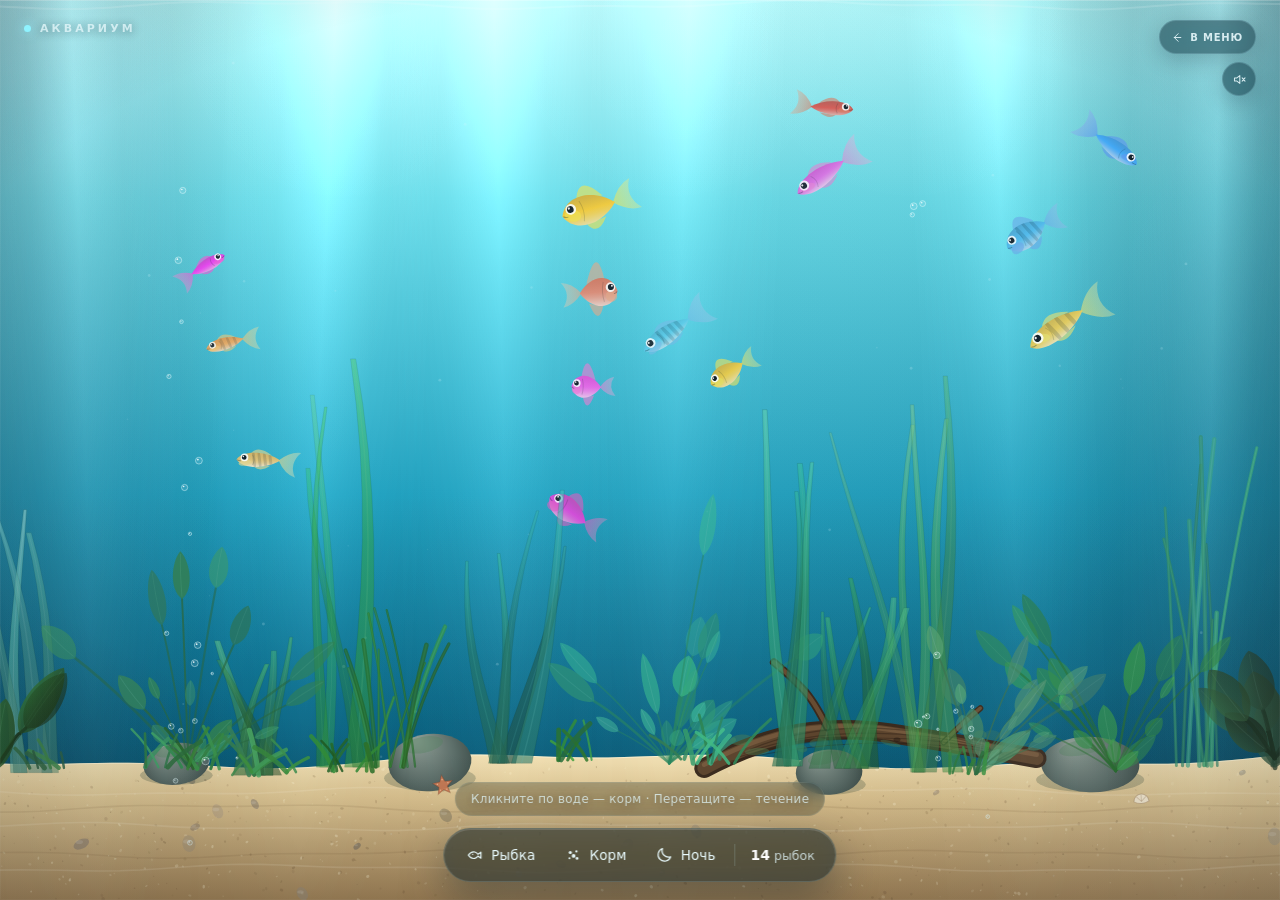
==== commit fff228d7: "Add files via upload" ====
--- a/aquarium.html
+++ b/aquarium.html
@@ -93,6 +93,124 @@
     background: var(--accent);
     box-shadow: 0 0 12px rgba(140, 240, 255, 0.85);
     animation: pulse 4s ease-in-out infinite;
+  }
+
+  .back-home {
+    position: fixed;
+    top: calc(20px + env(safe-area-inset-top, 0px));
+    right: 24px;
+    z-index: 30;
+    display: inline-flex;
+    align-items: center;
+    gap: 7px;
+    height: 34px;
+    padding: 0 12px 0 10px;
+    border: 1px solid rgba(180, 240, 255, 0.2);
+    border-radius: 999px;
+    background: rgba(3, 22, 33, 0.44);
+    color: rgba(236, 252, 255, 0.88);
+    font-size: 10px;
+    font-weight: 600;
+    letter-spacing: 0.08em;
+    text-transform: uppercase;
+    text-decoration: none;
+    -webkit-backdrop-filter: blur(12px) saturate(130%);
+    backdrop-filter: blur(12px) saturate(130%);
+    box-shadow: 0 6px 22px rgba(0, 10, 20, 0.2);
+    transition: background 0.2s ease, border-color 0.2s ease, transform 0.2s ease;
+  }
+
+  .back-home svg {
+    width: 13px;
+    height: 13px;
+    flex: none;
+  }
+
+  .back-home:hover {
+    background: rgba(6, 40, 56, 0.64);
+    border-color: rgba(160, 240, 255, 0.42);
+    transform: translateY(-1px);
+  }
+
+  .back-home:active { transform: scale(0.97); }
+
+  .back-home:focus-visible {
+    outline: 2px solid rgba(160, 240, 255, 0.8);
+    outline-offset: 3px;
+  }
+
+  .sound-toggle {
+    position: fixed;
+    top: calc(62px + env(safe-area-inset-top, 0px));
+    right: 24px;
+    z-index: 30;
+    display: grid;
+    place-items: center;
+    width: 34px;
+    height: 34px;
+    padding: 0;
+    border: 1px solid rgba(180, 240, 255, 0.2);
+    border-radius: 50%;
+    background: rgba(3, 22, 33, 0.44);
+    color: rgba(236, 252, 255, 0.88);
+    cursor: pointer;
+    -webkit-backdrop-filter: blur(12px) saturate(130%);
+    backdrop-filter: blur(12px) saturate(130%);
+    box-shadow: 0 6px 22px rgba(0, 10, 20, 0.2);
+    transition: background 0.2s ease, border-color 0.2s ease, transform 0.2s ease;
+  }
+
+  .sound-toggle:hover {
+    background: rgba(6, 40, 56, 0.64);
+    border-color: rgba(160, 240, 255, 0.42);
+    transform: translateY(-1px);
+  }
+
+  .sound-toggle:active { transform: scale(0.95); }
+
+  .sound-toggle:focus-visible {
+    outline: 2px solid rgba(160, 240, 255, 0.8);
+    outline-offset: 3px;
+  }
+
+  .sound-toggle svg {
+    display: block;
+    width: 15px;
+    height: 15px;
+  }
+
+  .snd-on { display: none; }
+  .sound-toggle .snd-on { display: none; }
+
+  .sound-toggle[aria-pressed="true"] {
+    background: rgba(20, 105, 125, 0.8);
+    border-color: rgba(140, 240, 255, 0.5);
+    color: #effeff;
+  }
+
+  .sound-toggle[aria-pressed="true"] .snd-on { display: block; }
+  .sound-toggle[aria-pressed="true"] .snd-off { display: none; }
+
+  @media (max-width: 560px) {
+    .back-home {
+      top: calc(14px + env(safe-area-inset-top, 0px));
+      right: 15px;
+      height: 31px;
+      padding: 0 10px 0 8px;
+      gap: 5px;
+      font-size: 9px;
+    }
+
+    .back-home svg { width: 12px; height: 12px; }
+
+    .sound-toggle {
+      top: calc(52px + env(safe-area-inset-top, 0px));
+      right: 15px;
+      width: 31px;
+      height: 31px;
+    }
+
+    .sound-toggle svg { width: 14px; height: 14px; }
   }
 
   .hint {
@@ -285,6 +403,7 @@
     .brand, .dock, .hint, .brand-mark { animation: none; }
   }
 </style>
+<link rel="stylesheet" href="tihon-profile.css" />
 </head>
 <body>
 <canvas id="tank" aria-label="Интерактивный аквариум с рыбками"></canvas>
@@ -295,6 +414,24 @@
   <span class="brand-mark"></span>
   Аквариум
 </header>
+
+<a class="back-home" href="index.html?back=1" aria-label="Вернуться в главное меню">
+  <svg viewBox="0 0 24 24" fill="none" stroke="currentColor" stroke-width="1.8" stroke-linecap="round" stroke-linejoin="round" aria-hidden="true">
+    <path d="M15 5 8 12l7 7M8 12h12"/>
+  </svg>
+  <span>В меню</span>
+</a>
+
+<button class="sound-toggle" id="soundBtn" type="button" aria-pressed="false" aria-label="Включить музыку и звуки" title="Включить музыку и звуки">
+  <svg class="snd-off" viewBox="0 0 24 24" fill="none" stroke="currentColor" stroke-width="1.7" stroke-linecap="round" stroke-linejoin="round" aria-hidden="true">
+    <path d="M4 9.5v5h3.8l4.7 3.8V5.7L7.8 9.5H4Z"/>
+    <path d="M16.2 9.4l4.6 5.2M20.8 9.4l-4.6 5.2"/>
+  </svg>
+  <svg class="snd-on" viewBox="0 0 24 24" fill="none" stroke="currentColor" stroke-width="1.7" stroke-linecap="round" stroke-linejoin="round" aria-hidden="true">
+    <path d="M4 9.5v5h3.8l4.7 3.8V5.7L7.8 9.5H4Z"/>
+    <path d="M15.7 9.2a4 4 0 0 1 0 5.6M18.3 6.6a8 8 0 0 1 0 10.8"/>
+  </svg>
+</button>
 
 <p class="hint" id="hint">Кликните по воде — корм &middot; Перетащите — течение</p>
 
@@ -337,6 +474,8 @@
   </div>
 </div>
 
+<script src="world-audio.js"></script>
+<script src="tihon-profile.js"></script>
 <script>
 (function () {
   'use strict';
@@ -391,7 +530,14 @@
   var wordEl = document.getElementById('fishWord');
   var nightBtn = document.getElementById('nightBtn');
   var nightLabel = document.getElementById('nightLabel');
+  var soundBtn = document.getElementById('soundBtn');
   var hintTimer = null;
+  var worldAudio = window.WorldAudio ? new window.WorldAudio('aquarium') : null;
+
+  if (worldAudio && soundBtn) worldAudio.bindButton(soundBtn);
+  else if (soundBtn) soundBtn.style.display = 'none';
+
+  if (window.TihonProfile) window.TihonProfile.visit('aquarium');
 
   function sandTopY(x) {
     return state.h - state.sandH + Math.sin(x * 0.008) * 6 + Math.sin(x * 0.021 + 1.7) * 3;
@@ -1372,6 +1518,7 @@
     if (!silent) {
       addRipple(fish.x, fish.y, 58, 0.5);
       updateCounter();
+      if (worldAudio) worldAudio.sfx('add');
     }
     return true;
   }
@@ -1462,6 +1609,8 @@
       ));
     }
     addRipple(x, y, rand(60, 85), 0.55);
+    if (worldAudio) worldAudio.sfx('feed');
+    if (window.TihonProfile) window.TihonProfile.event('feed');
     hideHint();
   }
 
@@ -1826,6 +1975,7 @@
     document.body.classList.toggle('night', isNight);
     nightBtn.setAttribute('aria-pressed', String(isNight));
     nightLabel.textContent = isNight ? 'День' : 'Ночь';
+    if (worldAudio) worldAudio.sfx('night');
   }
 
   document.getElementById('addBtn').addEventListener('click', function () {
--- a/tihon-profile.css
+++ b/tihon-profile.css
@@ -0,0 +1,53 @@
+.tihon-hat-layer {
+  pointer-events: none;
+}
+
+.tihon-hat {
+  display: none;
+  pointer-events: none;
+}
+
+[data-hat="straw"] .tihon-hat--straw { display: block; }
+[data-hat="beanie"] .tihon-hat--beanie { display: block; }
+[data-hat="cap"] .tihon-hat--cap { display: block; }
+[data-hat="tophat"] .tihon-hat--tophat { display: block; }
+[data-hat="crown"] .tihon-hat--crown { display: block; }
+[data-hat="wizard"] .tihon-hat--wizard { display: block; }
+
+.tihon-toast {
+  position: fixed;
+  top: clamp(70px, 9vh, 92px);
+  left: 50%;
+  z-index: 240;
+  max-width: min(440px, calc(100vw - 30px));
+  padding: 10px 16px;
+  border: 1px solid rgba(255, 255, 255, 0.2);
+  border-radius: 999px;
+  background: rgba(20, 16, 22, 0.88);
+  color: #fff5e3;
+  box-shadow: 0 12px 35px rgba(0, 0, 0, 0.26);
+  font-family: ui-sans-serif, system-ui, -apple-system, "Segoe UI", Roboto, sans-serif;
+  font-size: 11px;
+  font-weight: 600;
+  line-height: 1.4;
+  text-align: center;
+  opacity: 0;
+  transform: translate(-50%, -8px);
+  pointer-events: none;
+  transition: opacity 0.25s ease, transform 0.25s ease;
+  -webkit-backdrop-filter: blur(12px);
+  backdrop-filter: blur(12px);
+}
+
+.tihon-toast.is-visible {
+  opacity: 1;
+  transform: translate(-50%, 0);
+}
+
+@media (max-width: 620px) {
+  .tihon-toast {
+    top: 62px;
+    padding: 8px 12px;
+    font-size: 10px;
+  }
+}
